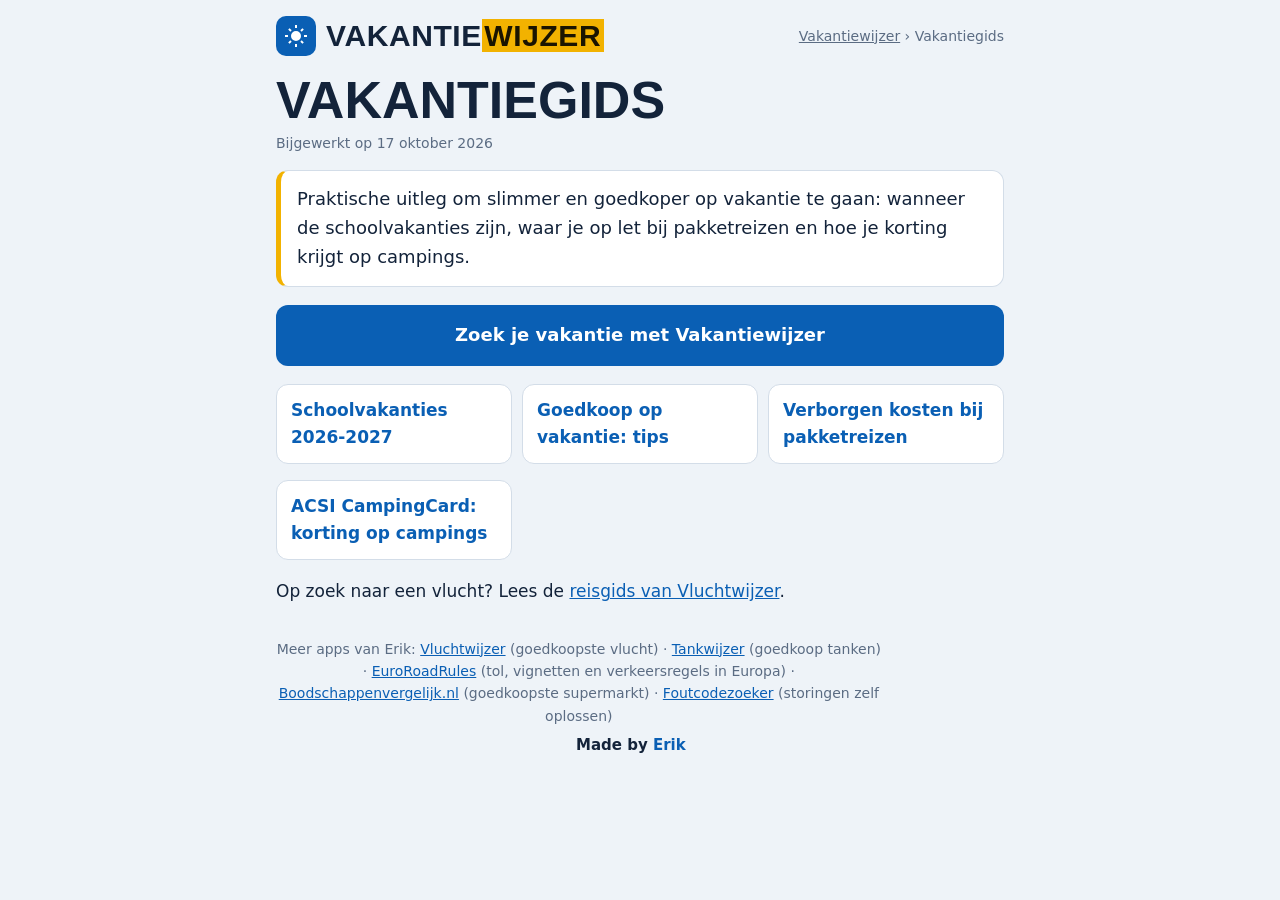
==== site/gids/index.html @ 0a59ffe7 "Huidige live versie in GitHub gezet + verbeteringen: lettertypen zelf gehost (sneller, geen Google)," ====
<!doctype html>
<html lang="nl">
<head>
<meta charset="utf-8">
<meta name="viewport" content="width=device-width, initial-scale=1, viewport-fit=cover">
<title>Vakantiegids: schoolvakanties, verborgen kosten en tips | Vakantiewijzer</title>
<meta name="description" content="Vakantiegids van Vakantiewijzer: schoolvakanties 2026-2027, verborgen kosten bij pakketreizen, de ACSI CampingCard en tips om goedkoper op vakantie te gaan.">
<meta name="robots" content="index, follow">
<link rel="canonical" href="https://vakantietoppers.netlify.app/gids/">
<meta property="og:url" content="https://vakantietoppers.netlify.app/gids/">
<meta property="og:image" content="https://vakantietoppers.netlify.app/deelplaatje.png">
<meta property="og:image:width" content="1200">
<meta property="og:image:height" content="630">
<meta name="theme-color" content="#0A5FB4">
<meta property="og:type" content="article">
<meta name="twitter:card" content="summary_large_image">
<meta property="og:locale" content="nl_NL">
<meta property="og:site_name" content="Vakantiewijzer">
<meta property="og:title" content="Vakantiegids">
<meta property="og:description" content="Vakantiegids van Vakantiewijzer: schoolvakanties 2026-2027, verborgen kosten bij pakketreizen, de ACSI CampingCard en tips om goedkoper op vakantie te gaan.">
<link rel="icon" href="../icon-192.png" type="image/png">
<link rel="stylesheet" href="gids.css">
<script type="application/ld+json">{"@context": "https://schema.org", "@type": "Article", "headline": "Vakantiegids", "inLanguage": "nl", "dateModified": "2026-10-17", "author": {"@type": "Person", "name": "Erik"}, "publisher": {"@type": "Organization", "name": "Vakantiewijzer"}}</script>
<script type="application/ld+json">{"@context": "https://schema.org", "@type": "BreadcrumbList", "itemListElement": [{"@type": "ListItem", "position": 1, "name": "Vakantiewijzer", "item": "https://vakantietoppers.netlify.app/"}, {"@type": "ListItem", "position": 2, "name": "Vakantiegids", "item": "https://vakantietoppers.netlify.app/gids/"}]}</script>

<style>@font-face{font-family:'Atkinson Hyperlegible';font-style:normal;font-weight:400;font-display:swap;src:url(/fonts/atkinson-hyperlegible-400.woff2) format('woff2')}@font-face{font-family:'Atkinson Hyperlegible';font-style:normal;font-weight:700;font-display:swap;src:url(/fonts/atkinson-hyperlegible-700.woff2) format('woff2')}@font-face{font-family:'Big Shoulders Display';font-style:normal;font-weight:800;font-display:swap;src:url(/fonts/big-shoulders-display-800.woff2) format('woff2')}@font-face{font-family:'Big Shoulders Display';font-style:normal;font-weight:900;font-display:swap;src:url(/fonts/big-shoulders-display-900.woff2) format('woff2')}</style></head>
<body>
<div class="wrap">
<header class="top"><a class="brand" href="../"><span class="mark"><svg viewBox="0 0 24 24" aria-hidden="true"><path d="M12 7a5 5 0 1 0 0 10 5 5 0 0 0 0-10zM11 1h2v3h-2zM11 20h2v3h-2zM1 11h3v2H1zM20 11h3v2h-3zM4.2 5.6l1.4-1.4 2.1 2.1-1.4 1.4zM16.3 17.7l1.4-1.4 2.1 2.1-1.4 1.4zM4.2 18.4l2.1-2.1 1.4 1.4-2.1 2.1zM16.3 6.3l2.1-2.1 1.4 1.4-2.1 2.1z"/></svg></span><b>Vakantie<span>wijzer</span></b></a><nav class="crumbs" aria-label="Kruimelpad"><a href="../">Vakantiewijzer</a> › Vakantiegids</nav></header>
<main>
<h1>Vakantiegids</h1>
<p class="upd">Bijgewerkt op 17 oktober 2026</p>
<p class="answer">Praktische uitleg om slimmer en goedkoper op vakantie te gaan: wanneer de schoolvakanties zijn, waar je op let bij pakketreizen en hoe je korting krijgt op campings.</p>
<a class="cta" href="../">Zoek je vakantie met Vakantiewijzer</a>
<ul class="more"><li><a href='/gids/schoolvakanties-2026-2027'>Schoolvakanties 2026-2027</a></li><li><a href='/gids/goedkoop-op-vakantie-tips'>Goedkoop op vakantie: tips</a></li><li><a href='/gids/pakketreis-verborgen-kosten'>Verborgen kosten bij pakketreizen</a></li><li><a href='/gids/acsi-campingcard'>ACSI CampingCard: korting op campings</a></li></ul><p>Op zoek naar een vlucht? Lees de <a href="https://vluchtwijzer.netlify.app/gids/">reisgids van Vluchtwijzer</a>.</p>




</main>
<footer><p class="apps">Meer apps van Erik: <a href="https://vluchtwijzer.netlify.app/">Vluchtwijzer</a> (goedkoopste vlucht) · <a href="https://goedkopertanken.netlify.app/">Tankwijzer</a> (goedkoop tanken) · <a href="https://euroroadrules.eu/nl/">EuroRoadRules</a> (tol, vignetten en verkeersregels in Europa) · <a href="https://boodschappenvergelijk.nl/">Boodschappenvergelijk.nl</a> (goedkoopste supermarkt) · <a href="https://foutcodezoeker.nl/">Foutcodezoeker</a> (storingen zelf oplossen)</p><p class="made">Made by <a href="mailto:erik@beltman.email">Erik</a></p></footer>
</div>
</body>
</html>
---- site/gids/gids.css ----
:root{--bg:#EEF3F8;--paper:#FFFFFF;--ink:#13233A;--muted:#5B6C83;--line:#D3DDE8;--soft:#F5F8FB;--accent:#0A5FB4;--accent-ink:#FFFFFF;--accent-soft:#E3EEF9;--signal:#F2B200;--signal-ink:#1A1400;--f-display:"Big Shoulders Display","Arial Narrow",Impact,sans-serif;--f-body:"Atkinson Hyperlegible",system-ui,-apple-system,"Segoe UI",sans-serif;color-scheme:light}
@media (prefers-color-scheme:dark){:root{--bg:#0D1520;--paper:#152131;--ink:#E7EEF7;--muted:#97A8BE;--line:#2A3B52;--soft:#1A283A;--accent:#5BA6F2;--accent-ink:#06121F;--accent-soft:#1B3150;color-scheme:dark}}
*{box-sizing:border-box}
html{padding-top:env(safe-area-inset-top,0px);padding-bottom:env(safe-area-inset-bottom,0px);background:var(--bg)}
body{margin:0;background:var(--bg);color:var(--ink);font-family:var(--f-body);font-size:17px;line-height:1.6;-webkit-text-size-adjust:100%}
a{color:var(--accent)}
:focus-visible{outline:3px solid var(--signal);outline-offset:2px}
.wrap{max-width:760px;margin:0 auto;padding-block:16px 48px;padding-left:max(16px,env(safe-area-inset-left,0px));padding-right:max(16px,env(safe-area-inset-right,0px))}
.top{display:flex;align-items:center;justify-content:space-between;gap:12px;flex-wrap:wrap;margin-bottom:12px}
.brand{display:flex;align-items:center;gap:10px;text-decoration:none;color:var(--ink)}
.brand .mark{width:40px;height:40px;border-radius:10px;background:var(--accent);display:grid;place-items:center}
.brand svg{width:24px;height:24px;fill:#fff}
.brand b{font-family:var(--f-display);font-weight:900;font-size:30px;text-transform:uppercase;letter-spacing:.02em;line-height:1}
.brand b span{background:var(--signal);color:var(--signal-ink);padding:0 .08em}
.crumbs{font-size:14px;color:var(--muted)}
.crumbs a{color:var(--muted)}
h1{font-family:var(--f-display);font-weight:800;text-transform:uppercase;font-size:clamp(34px,8vw,52px);line-height:1;margin:18px 0 6px;text-wrap:balance}
.upd{font-size:14px;color:var(--muted);margin:0 0 16px}
.answer{background:var(--paper);border:1px solid var(--line);border-left:5px solid var(--signal);border-radius:12px;padding:14px 16px;margin:0 0 18px;font-size:18px}
.facts{width:100%;border-collapse:collapse;background:var(--paper);border:1px solid var(--line);border-radius:12px;overflow:hidden;margin:0 0 18px;font-size:16px}
.facts th,.facts td{text-align:left;padding:10px 14px;border-top:1px solid var(--line);vertical-align:top}
.facts tr:first-child th,.facts tr:first-child td{border-top:0}
.facts th{width:38%;color:var(--muted);font-weight:700}
.cta{display:block;text-align:center;background:var(--accent);color:var(--accent-ink);font-weight:700;font-size:18px;padding:16px;border-radius:12px;text-decoration:none;margin:18px 0}
h2{font-size:24px;line-height:1.25;margin:28px 0 8px}
h3{font-size:19px;margin:18px 0 4px}
p{margin:0 0 12px;max-width:68ch}
ul,ol{padding-left:22px;margin:0 0 12px}
li{margin-bottom:6px;max-width:66ch}
.note{background:var(--accent-soft);border-radius:10px;padding:12px 14px;margin:0 0 14px}
.toc{background:var(--paper);border:1px solid var(--line);border-radius:12px;padding:12px 16px;margin:0 0 18px}
.toc b{display:block;margin-bottom:4px}
.faq details{background:var(--paper);border:1px solid var(--line);border-radius:12px;margin-bottom:8px}
.faq summary{cursor:pointer;padding:14px 16px;font-weight:700;list-style:none;display:flex;gap:10px}
.faq summary::-webkit-details-marker{display:none}
.faq summary::after{content:"+";margin-left:auto;color:var(--accent);font-size:22px;line-height:1}
.faq details[open] summary::after{content:"−"}
.faq details p{padding:0 16px 14px;margin:0}
.more{display:grid;grid-template-columns:repeat(auto-fit,minmax(200px,1fr));gap:10px;list-style:none;padding:0}
.more a{display:block;background:var(--paper);border:1px solid var(--line);border-radius:12px;padding:12px 14px;text-decoration:none;font-weight:700}
.sources{font-size:14px;color:var(--muted)}
.sources a{color:var(--muted)}
footer{margin-top:32px;text-align:center;color:var(--muted);font-size:14px}
footer .made{font-weight:700;color:var(--ink);font-size:15px}
footer .made a{text-decoration:none}
.cmp th,.cmp td{font-size:15px}
.cmp thead th{background:var(--soft);color:var(--ink);width:auto}
.cmp td:first-child{font-weight:700;white-space:nowrap}
.cmp{min-width:680px}
footer .apps{margin:0 0 6px}
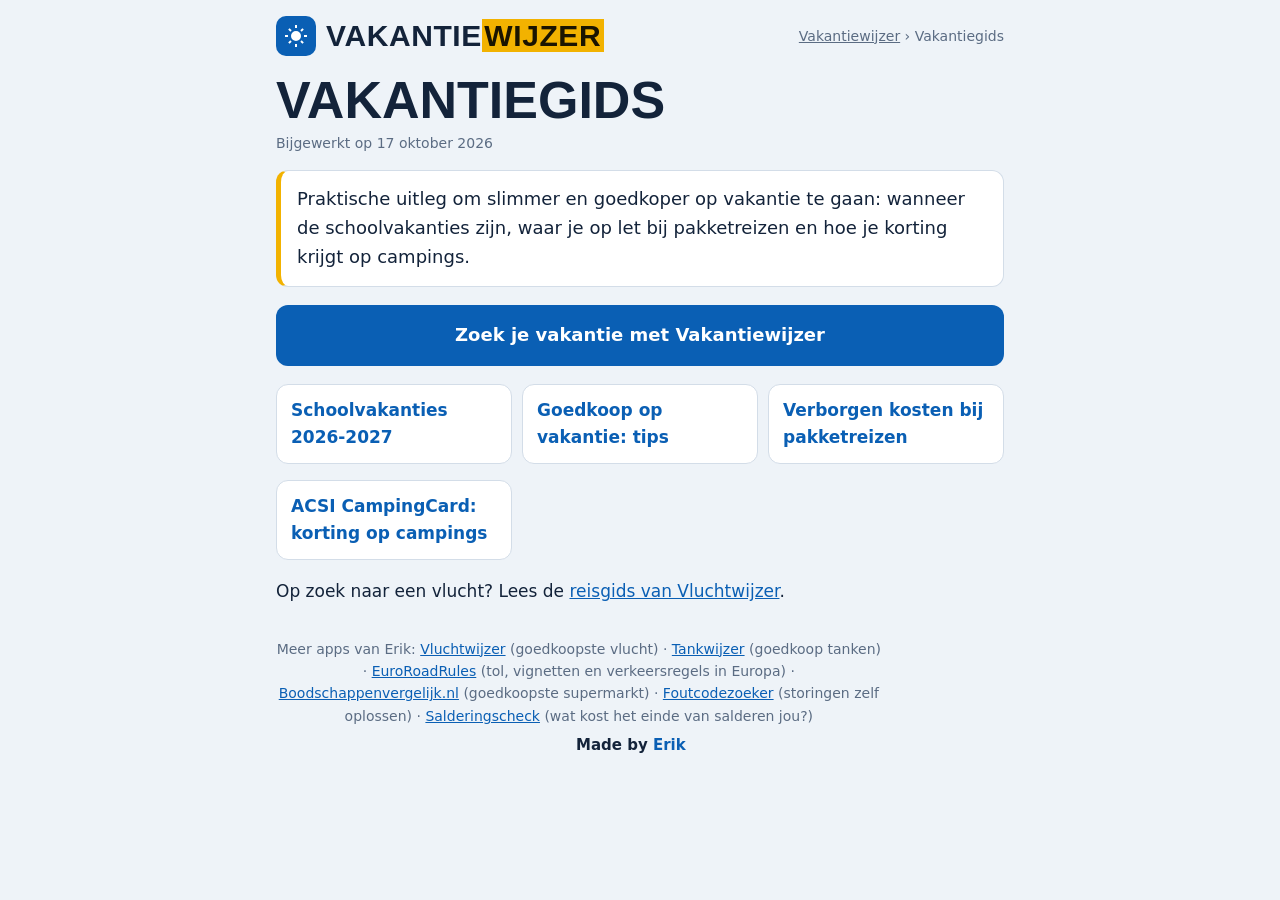
==== commit a39eebf6: "Salderingscheck toegevoegd aan Meer apps van Erik Co-Authored-By: Claude Opus 5.5 <noreply@anthropic" ====
--- a/site/gids/index.html
+++ b/site/gids/index.html
@@ -3,7 +3,7 @@
 <head>
 <meta charset="utf-8">
 <meta name="viewport" content="width=device-width, initial-scale=1, viewport-fit=cover">
-<title>Vakantiegids: schoolvakanties, verborgen kosten en tips | Vakantiewijzer</title>
+<title>Vakantiegids: schoolvakanties en tips | Vakantiewijzer</title>
 <meta name="description" content="Vakantiegids van Vakantiewijzer: schoolvakanties 2026-2027, verborgen kosten bij pakketreizen, de ACSI CampingCard en tips om goedkoper op vakantie te gaan.">
 <meta name="robots" content="index, follow">
 <link rel="canonical" href="https://vakantietoppers.netlify.app/gids/">
@@ -16,14 +16,14 @@
 <meta name="twitter:card" content="summary_large_image">
 <meta property="og:locale" content="nl_NL">
 <meta property="og:site_name" content="Vakantiewijzer">
-<meta property="og:title" content="Vakantiegids">
+<meta property="og:title" content="Vakantiegids: schoolvakanties en tips | Vakantiewijzer">
 <meta property="og:description" content="Vakantiegids van Vakantiewijzer: schoolvakanties 2026-2027, verborgen kosten bij pakketreizen, de ACSI CampingCard en tips om goedkoper op vakantie te gaan.">
 <link rel="icon" href="../icon-192.png" type="image/png">
 <link rel="stylesheet" href="gids.css">
 <script type="application/ld+json">{"@context": "https://schema.org", "@type": "Article", "headline": "Vakantiegids", "inLanguage": "nl", "dateModified": "2026-10-17", "author": {"@type": "Person", "name": "Erik"}, "publisher": {"@type": "Organization", "name": "Vakantiewijzer"}}</script>
 <script type="application/ld+json">{"@context": "https://schema.org", "@type": "BreadcrumbList", "itemListElement": [{"@type": "ListItem", "position": 1, "name": "Vakantiewijzer", "item": "https://vakantietoppers.netlify.app/"}, {"@type": "ListItem", "position": 2, "name": "Vakantiegids", "item": "https://vakantietoppers.netlify.app/gids/"}]}</script>
 
-<style>@font-face{font-family:'Atkinson Hyperlegible';font-style:normal;font-weight:400;font-display:swap;src:url(/fonts/atkinson-hyperlegible-400.woff2) format('woff2')}@font-face{font-family:'Atkinson Hyperlegible';font-style:normal;font-weight:700;font-display:swap;src:url(/fonts/atkinson-hyperlegible-700.woff2) format('woff2')}@font-face{font-family:'Big Shoulders Display';font-style:normal;font-weight:800;font-display:swap;src:url(/fonts/big-shoulders-display-800.woff2) format('woff2')}@font-face{font-family:'Big Shoulders Display';font-style:normal;font-weight:900;font-display:swap;src:url(/fonts/big-shoulders-display-900.woff2) format('woff2')}</style></head>
+<style>@font-face{font-family:'Atkinson Hyperlegible';font-style:normal;font-weight:400;font-display:optional;src:url(/fonts/atkinson-hyperlegible-400.woff2) format('woff2')}@font-face{font-family:'Atkinson Hyperlegible';font-style:normal;font-weight:700;font-display:optional;src:url(/fonts/atkinson-hyperlegible-700.woff2) format('woff2')}@font-face{font-family:'Big Shoulders Display';font-style:normal;font-weight:800;font-display:swap;src:url(/fonts/big-shoulders-display-800.woff2) format('woff2')}@font-face{font-family:'Big Shoulders Display';font-style:normal;font-weight:900;font-display:swap;src:url(/fonts/big-shoulders-display-900.woff2) format('woff2')}</style></head>
 <body>
 <div class="wrap">
 <header class="top"><a class="brand" href="../"><span class="mark"><svg viewBox="0 0 24 24" aria-hidden="true"><path d="M12 7a5 5 0 1 0 0 10 5 5 0 0 0 0-10zM11 1h2v3h-2zM11 20h2v3h-2zM1 11h3v2H1zM20 11h3v2h-3zM4.2 5.6l1.4-1.4 2.1 2.1-1.4 1.4zM16.3 17.7l1.4-1.4 2.1 2.1-1.4 1.4zM4.2 18.4l2.1-2.1 1.4 1.4-2.1 2.1zM16.3 6.3l2.1-2.1 1.4 1.4-2.1 2.1z"/></svg></span><b>Vakantie<span>wijzer</span></b></a><nav class="crumbs" aria-label="Kruimelpad"><a href="../">Vakantiewijzer</a> › Vakantiegids</nav></header>
@@ -38,7 +38,7 @@
 
 
 </main>
-<footer><p class="apps">Meer apps van Erik: <a href="https://vluchtwijzer.netlify.app/">Vluchtwijzer</a> (goedkoopste vlucht) · <a href="https://goedkopertanken.netlify.app/">Tankwijzer</a> (goedkoop tanken) · <a href="https://euroroadrules.eu/nl/">EuroRoadRules</a> (tol, vignetten en verkeersregels in Europa) · <a href="https://boodschappenvergelijk.nl/">Boodschappenvergelijk.nl</a> (goedkoopste supermarkt) · <a href="https://foutcodezoeker.nl/">Foutcodezoeker</a> (storingen zelf oplossen)</p><p class="made">Made by <a href="mailto:erik@beltman.email">Erik</a></p></footer>
+<footer><p class="apps">Meer apps van Erik: <a href="https://vluchtwijzer.netlify.app/">Vluchtwijzer</a> (goedkoopste vlucht) · <a href="https://goedkopertanken.netlify.app/">Tankwijzer</a> (goedkoop tanken) · <a href="https://euroroadrules.eu/nl/">EuroRoadRules</a> (tol, vignetten en verkeersregels in Europa) · <a href="https://boodschappenvergelijk.nl/">Boodschappenvergelijk.nl</a> (goedkoopste supermarkt) · <a href="https://foutcodezoeker.nl/">Foutcodezoeker</a> (storingen zelf oplossen) · <a href="https://salderingscheck-nl.netlify.app/">Salderingscheck</a> (wat kost het einde van salderen jou?)</p><p class="made">Made by <a href="mailto:erik@beltman.email">Erik</a></p></footer>
 </div>
 </body>
 </html>
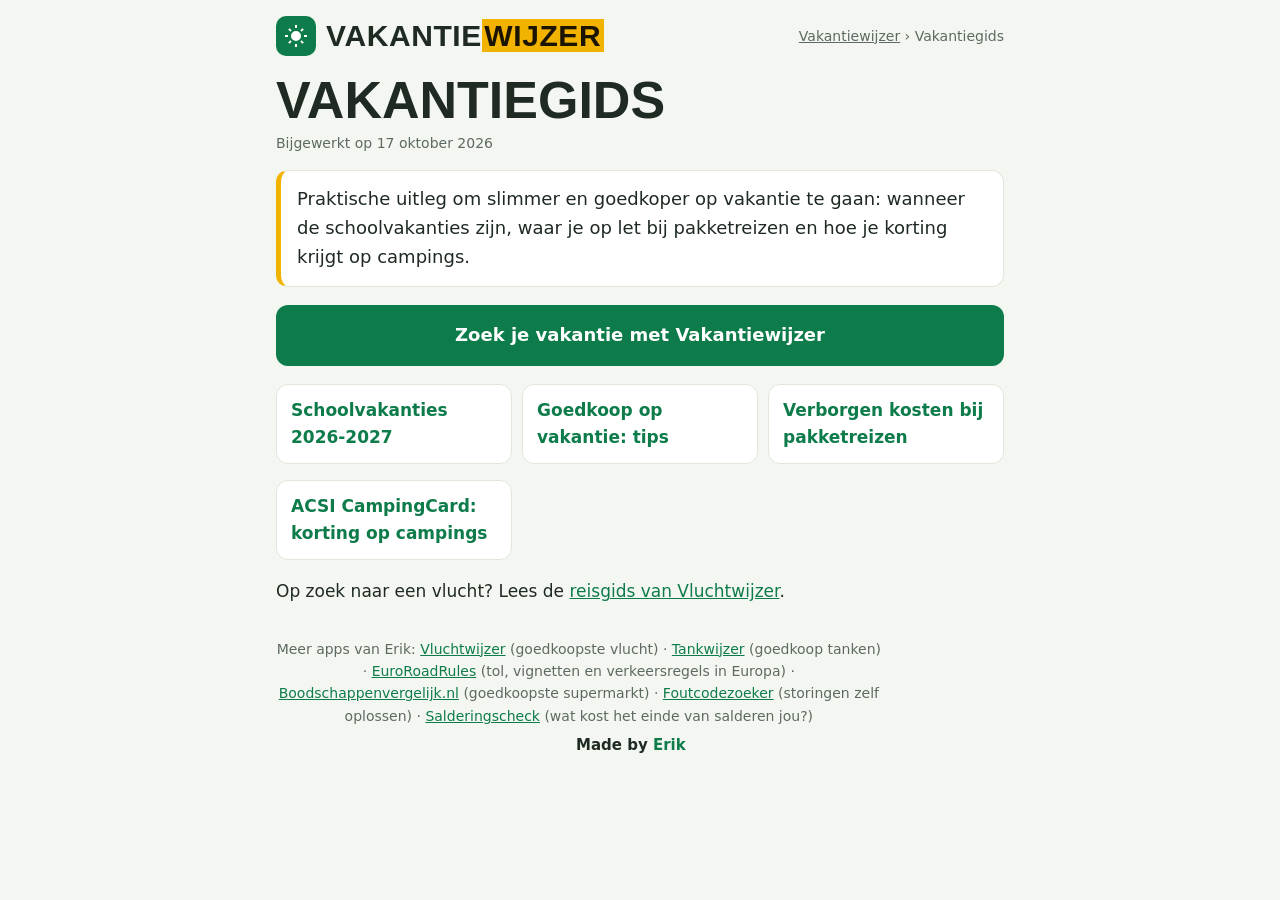
==== commit 2770620c: "Zelfde kleuren als boodschappenvergelijk.nl (groen), groene app-iconen, regel 'Van de maker van Bood" ====
--- a/site/gids/index.html
+++ b/site/gids/index.html
@@ -11,7 +11,7 @@
 <meta property="og:image" content="https://vakantietoppers.netlify.app/deelplaatje.png">
 <meta property="og:image:width" content="1200">
 <meta property="og:image:height" content="630">
-<meta name="theme-color" content="#0A5FB4">
+<meta name="theme-color" content="#0e7c4a">
 <meta property="og:type" content="article">
 <meta name="twitter:card" content="summary_large_image">
 <meta property="og:locale" content="nl_NL">
@@ -38,7 +38,7 @@
 
 
 </main>
-<footer><p class="apps">Meer apps van Erik: <a href="https://vluchtwijzer.netlify.app/">Vluchtwijzer</a> (goedkoopste vlucht) · <a href="https://goedkopertanken.netlify.app/">Tankwijzer</a> (goedkoop tanken) · <a href="https://euroroadrules.eu/nl/">EuroRoadRules</a> (tol, vignetten en verkeersregels in Europa) · <a href="https://boodschappenvergelijk.nl/">Boodschappenvergelijk.nl</a> (goedkoopste supermarkt) · <a href="https://foutcodezoeker.nl/">Foutcodezoeker</a> (storingen zelf oplossen) · <a href="https://salderingscheck-nl.netlify.app/">Salderingscheck</a> (wat kost het einde van salderen jou?)</p><p class="made">Made by <a href="mailto:erik@beltman.email">Erik</a></p></footer>
+<footer><p class="apps">Meer apps van Erik: <a href="https://vluchtwijzer.netlify.app/">Vluchtwijzer</a> (goedkoopste vlucht) · <a href="https://goedkopertanken.netlify.app/">Tankwijzer</a> (goedkoop tanken) · <a href="https://euroroadrules.eu/nl/">EuroRoadRules</a> (tol, vignetten en verkeersregels in Europa) · <a href="https://boodschappenvergelijk.nl/">Boodschappenvergelijk.nl</a> (goedkoopste supermarkt) · <a href="https://foutcodezoeker.nl/">Foutcodezoeker</a> (storingen zelf oplossen) · <a href="https://salderingscheck-nl.netlify.app/">Salderingscheck</a> (wat kost het einde van salderen jou?)</p><p class="made">Made by <a href="mailto:djbeltman35@gmail.com">Erik</a></p></footer>
 </div>
 </body>
 </html>
--- a/site/gids/gids.css
+++ b/site/gids/gids.css
@@ -1,5 +1,5 @@
-:root{--bg:#EEF3F8;--paper:#FFFFFF;--ink:#13233A;--muted:#5B6C83;--line:#D3DDE8;--soft:#F5F8FB;--accent:#0A5FB4;--accent-ink:#FFFFFF;--accent-soft:#E3EEF9;--signal:#F2B200;--signal-ink:#1A1400;--f-display:"Big Shoulders Display","Arial Narrow",Impact,sans-serif;--f-body:"Atkinson Hyperlegible",system-ui,-apple-system,"Segoe UI",sans-serif;color-scheme:light}
-@media (prefers-color-scheme:dark){:root{--bg:#0D1520;--paper:#152131;--ink:#E7EEF7;--muted:#97A8BE;--line:#2A3B52;--soft:#1A283A;--accent:#5BA6F2;--accent-ink:#06121F;--accent-soft:#1B3150;color-scheme:dark}}
+:root{--bg:#f4f7f1;--paper:#FFFFFF;--ink:#1e2a22;--muted:#5d6a61;--line:#e1e7dc;--soft:#f7faf5;--accent:#0e7c4a;--accent-ink:#FFFFFF;--accent-soft:#e2f2e8;--signal:#F2B200;--signal-ink:#1A1400;--f-display:"Big Shoulders Display","Arial Narrow",Impact,sans-serif;--f-body:"Atkinson Hyperlegible",system-ui,-apple-system,"Segoe UI",sans-serif;color-scheme:light}
+@media (prefers-color-scheme:dark){:root{--bg:#121813;--paper:#1a221c;--ink:#e9efe8;--muted:#a3b0a6;--line:#2b362e;--soft:#161e18;--accent:#3fbf7f;--accent-ink:#0f1a13;--accent-soft:#1d3326;color-scheme:dark}}
 *{box-sizing:border-box}
 html{padding-top:env(safe-area-inset-top,0px);padding-bottom:env(safe-area-inset-bottom,0px);background:var(--bg)}
 body{margin:0;background:var(--bg);color:var(--ink);font-family:var(--f-body);font-size:17px;line-height:1.6;-webkit-text-size-adjust:100%}
